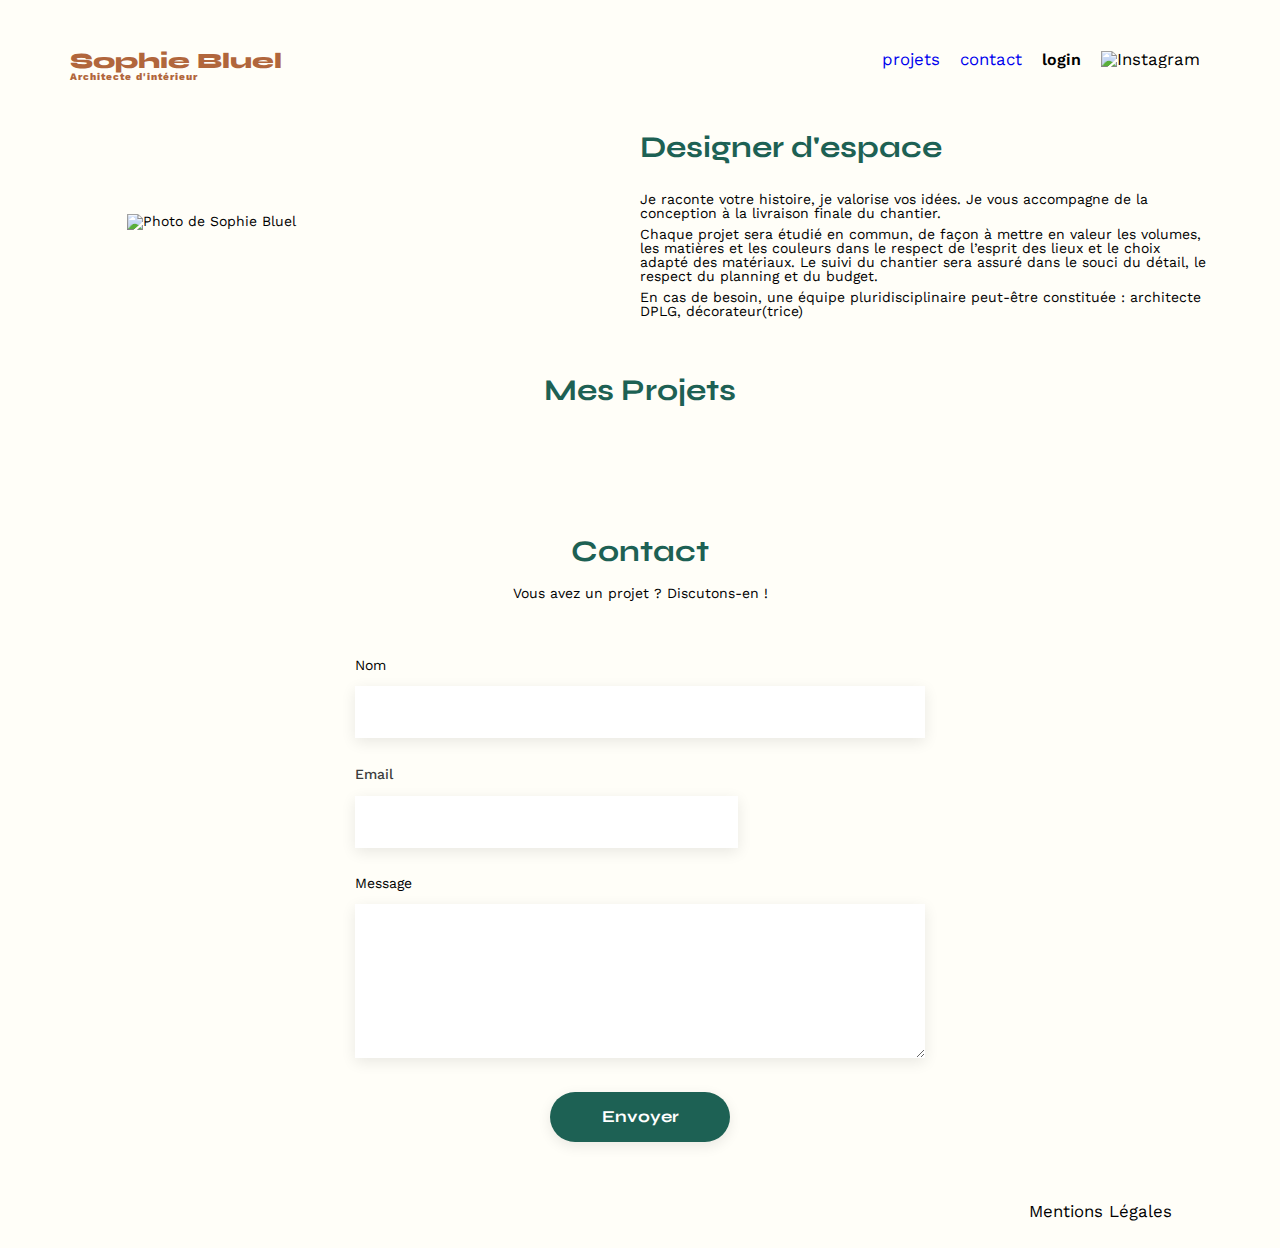
==== FrontEnd/index.html @ 98ab5139 "à faire : arrow-left pour revenir + continuer add photo" ====
<!DOCTYPE html>
<html lang="fr">
  <head>
    <meta charset="UTF-8" />
    <title>Sophie Bluel - Architecte d'intérieur</title>
    <meta name="viewport" content="width=device-width, initial-scale=1.0" />
    <link rel="preconnect" href="https://fonts.googleapis.com" />
    <link rel="preconnect" href="https://fonts.gstatic.com" crossorigin />
    <link
      href="https://fonts.googleapis.com/css2?family=Syne:wght@700;800&family=Work+Sans&display=swap"
      rel="stylesheet"
    />
    <script
      src="https://kit.fontawesome.com/061f1c17d4.js"
      crossorigin="anonymous"
    ></script>
    <meta name="description" content="" />
    <script src="./assets/JS/script.js"></script>
    <link rel="stylesheet" href="./assets/style.css" />
  </head>
  <body>
      <div class="edition-mod">
        <p class="btn-modify">
          Mode édition
        </p>
        <button class="btn-edition">publier les changements</button>
      </div>

    <header>
      <h1>Sophie Bluel <span>Architecte d'intérieur</span></h1>
      <nav>
        <ul>
          <li><a href="#portfolio">projets</a></li>
          <li><a href="#contact">contact</a></li>
          <li><a href="./login.html" id="nav-login">login</a></li>
          <li><img src="./assets/icons/instagram.png" alt="Instagram" /></li>
        </ul>
      </nav>
    </header>
    <main>
      <section id="introduction">

        <figure>
          <img src="./assets/images/sophie-bluel.png" alt="Photo de Sophie Bluel" />
          <!--// à rajouter en JS-->
            <figcaption>
              <p class="btn-modify" id="btn-modal-profil">modifier</p>
            </figcaption>
        </figure>

        <article>
          <h2>Designer d'espace</h2>
          <p>
            Je raconte votre histoire, je valorise vos idées. Je vous accompagne
            de la conception à la livraison finale du chantier.
          </p>
          <p>
            Chaque projet sera étudié en commun, de façon à mettre en valeur les
            volumes, les matières et les couleurs dans le respect de l’esprit
            des lieux et le choix adapté des matériaux. Le suivi du chantier
            sera assuré dans le souci du détail, le respect du planning et du
            budget.
          </p>
          <p>
            En cas de besoin, une équipe pluridisciplinaire peut-être constituée
            : architecte DPLG, décorateur(trice)
          </p>
        </article>
      </section>
      <section id="portfolio">

          </div>
        </aside>
      </section>
      <section id="contact">
        <h2>Contact</h2>
        <p>Vous avez un projet ? Discutons-en !</p>
        <form action="#" method="post">
          <label for="name">Nom</label>
          <input type="text" name="name" id="name" />
          <label for="email">Email</label>
          <input type="email" name="email" id="email" />
          <label for="message">Message</label>
          <textarea name="message" id="message" cols="30" rows="10"></textarea>
          <input type="submit" value="Envoyer" />
        </form>
      </section>
    </main>

    <footer>
      <nav>
        <ul>
          <li>Mentions Légales</li>
        </ul>
      </nav>
    </footer>
  </body>
</html>
---- FrontEnd/assets/style.css ----
/* http://meyerweb.com/eric/tools/css/reset/
   v2.0 | 20110126
   License: none (public domain)
*/

html, body, div, span, applet, object, iframe,
h1, h2, h3, h4, h5, h6, p, blockquote, pre,
a, abbr, acronym, address, big, cite, code,
del, dfn, em, img, ins, kbd, q, s, samp,
small, strike, strong, sub, sup, tt, var,
b, u, i, center,
dl, dt, dd, ol, ul, li,
fieldset, form, label, legend,
table, caption, tbody, tfoot, thead, tr, th, td,
article, aside, canvas, details, embed,
figure, figcaption, footer, header, hgroup,
menu, nav, output, ruby, section, summary,
time, mark, audio, video {
	margin: 0;
	padding: 0;
	border: 0;
	font-size: 100%;
	font: inherit;
	vertical-align: baseline;
	scroll-behavior: smooth;
}

/* HTML5 display-role reset for older browsers */
article, aside, details, figcaption, figure,
footer, header, hgroup, menu, nav, section {
	display: block;
}
body {
	line-height: 1;
}
ol, ul {
	list-style: none;
}
blockquote, q {
	quotes: none;
}
blockquote:before, blockquote:after,
q:before, q:after {
	content: '';
	content: none;
}
table {
	border-collapse: collapse;
	border-spacing: 0;
}
/** end reset css**/
body {
	max-width: 1140px;
	margin:auto;
	font-family: 'Work Sans' ;
	font-size: 14px;
	background-color: #FFFEF8;;
}
header {
	display: flex;
	justify-content: space-between;
	margin: 50px 0
}
section {
	margin: 50px 0
}

h1{
	display: flex;
	flex-direction: column;
	font-family: 'Syne';
	font-size: 22px;
	font-weight: 800;
	color: #B1663C
}

h1 > span {
	font-family: 'Work Sans';
	font-size:10px;
	letter-spacing: 0.1em;
;
}

h2{
	font-family: 'Syne';
	font-weight: 700;
	font-size: 30px;
	color: #1D6154
}
nav ul {
	display: flex;
	align-items: center;
	list-style-type: none;

}
nav li {
	padding: 0 10px;
	font-size: 1.2em;
}

li:hover, #nav-login:hover {
	color: #B1663C;
}
#introduction {
	display: flex;
	align-items: center;
}
#introduction figure {
	flex: 1
}

#introduction figcaption {
	padding-left: 10%;
	padding-top: 13px;
}
#introduction img {
	display: block;
	margin: auto;
	width: 80%;
}

#introduction article {
	flex: 1
}
#introduction h2 {
	margin-bottom: 1em;
}

#introduction p {
	margin-bottom: 0.5em;
}
#portfolio h2 {
	text-align: center;
	margin-bottom: 1em;
}
.gallery {
	width: 100%;
	display: grid;
	grid-template-columns: 1fr 1fr 1fr;
	grid-column-gap: 20px;
	grid-row-gap: 20px;
}

.gallery img {
	width: 100%;

}
#contact {
	width: 50%;
margin: auto;
}
#contact > * {
	text-align: center;

}
#contact h2{
	margin-bottom: 20px;
}
#contact form {
	text-align: left;
	margin-top:30px;
	display: flex;
	flex-direction: column;
}

#contact input {
	height: 50px;
	font-size: 1.2em;
	border: none;
	box-shadow: 0px 4px 14px rgba(0, 0, 0, 0.09);
}
#contact label {
	margin: 2em 0 1em 0;
}
#contact textarea {
	border: none;
	box-shadow: 0px 4px 14px rgba(0, 0, 0, 0.09);
}

input[type="submit"], .submit-photo-active{
	font-family: 'Syne';
	font-weight: 700;
	color: white;
	background-color: #1D6154;
	margin : 2em auto ;
	width: 180px;
	text-align: center;
	border-radius: 60px ;
}

footer nav ul {
	display: flex;
	justify-content: flex-end;
	margin: 2em
}


.filters {
	display : flex;
	justify-content : center;
	margin-bottom: 51px;
	gap : 10px;
}

.btn-filter {
	border: 1px solid #1D6154;
	color : #1D6154;
	text-align: center;
	font-size : 16px;
	font-family : Syne;
	font-style : normal;
	font-weight: 700;
	line-height: normal;
	background-color : white;
	padding: 9px 15px;
	cursor: pointer;
	border-radius : 60px; 
}

.btn-filter:hover {
	background-color : #1D6154;
	color: white;
}


a {
	text-decoration: none;
	cursor: pointer;
}

a:visited {
	color : #000;
}

a:hover {
	color: #B1663C;
}

#nav-login {
	color: #000;
	text-align: center;
	font-family: Work Sans;
	font-size: 16px;
	font-style: normal;
	font-weight: 600;
	line-height: normal;
}

#footer-login a:visited {
	color: #000;
}

#container-login {
	display: flex;
	flex-direction: column;
	justify-content: center;
	align-items: center;
	gap : 37px;
	margin-top: 155px;
}

#login-form {
	display: flex;
    flex-direction: column;
}

.container-login-label {
	display: flex;
	flex-direction: column;
}

label[for="password"], label[for="email"] {
	color: #3D3D3D;
	font-family: Work Sans;
	font-size: 14px;
	font-style: normal;
	font-weight: 500;
	line-height: normal;
}

label[for="password"] {
	margin-bottom: 6px;
	margin-top: 30px;
}

lable[for="email"] {
	margin-bottom: 7px;
}

#password, #email {
	width: 379px;
	height: 51px;
	flex-shrink: 0;
	border: transparent;
	background: #FFF;
	box-shadow: 0px 4px 14px 0px rgba(0, 0, 0, 0.09);
}


#lost-password {
	text-decoration:underline;
	color: #3D3D3D;
	font-family: Work Sans;
	font-size: 14px;
	font-style: normal;
	font-weight: 500;
	line-height: normal;
	text-decoration-line: underline;
	margin-bottom: 355px ;
}

#footer-login  {
	margin: 0;
	padding: 0;
	background-color: #FFF;
	height: 60px;
	display: flex;
	justify-content: flex-end;
	align-items: center;
	width: 100%;
}

#footer-login a {
	color: #000;
	font-family: Work Sans;
	font-size: 14px;
	font-style: normal;
	font-weight: 300;
	line-height: normal;
}

/* CSS for Edition mode */ 

.edition-mod {
	display: none;
	flex-direction: row;
	justify-content: center;
	align-items: center;
	gap: 21px;
	background-color: #000;
	width: 100%;
	height: 59px;
	top: 0;
	right: 0;
	left: 0;
	color: #FFF;
	text-align: center;
	font-family: Work Sans;
	font-size: 16px;
	font-style: normal;
	font-weight: 400;
	line-height: normal;

  }
  

  .btn-edition {
	background-color: #FFF;
	max-width: 216px;
	height: 38px;
	color: #000;
	text-align: center;
	font-family: Work sans;
	font-size: 14px;
	font-style: normal;
	font-weight: 500;
	line-height: normal;
	padding: 11px;
	border-radius : 60px; 
}

.btn-modify, .btn-edit-modal {
	display: flex;
	background: transparent;
	border: none;
	text-transform: lowercase;
	cursor: pointer;
}

.btn-modify:before{ 
	content: "\f044";
	font-family: "Font Awesome 5 Free" ;
	font-size: 15px;
	font-weight: 200;
	padding-right: 10px;
	width: 15px;
	height: 15px;
}


  .row {
	display: flex;
	justify-content: center;
	align-items: baseline;
	gap : 31px;
  }

  /* Modal "Gallery */

  .modale {
	position:fixed ;
	background-color: #FFF;
	padding: 10px;
	top: 50%;
	left: 50%;
	transform: translate(-50%, -50%);
	max-width: 631px;
	border-radius: 10px;

  }

  .modale h2 {
	margin-bottom: 46px;
  }
  
  .obstructor {
	position: fixed;
	inset: 0;
	background-color: #00000066;
  }

  .title-modal-projects {
	color: #000;
	text-align: center;
	font-family: Work Sans;
	font-size: 26px;
	font-style: normal;
	font-weight: 400;
	line-height: normal;
	margin-top: 60px;
  }

  .close-modale {
	position: absolute;
	cursor: pointer;
	background: transparent;
	border: none;
	width: 24px;
	height: 24px;
	flex-shrink: 0;
	right: 0;
	margin-right: 30px;
	margin-top: 26px;

  }

.modal-option {
	display: flex;
	justify-content: center;
	flex-direction: column;
	margin: auto;
	width: 60%;
	align-items: center;
	border-top: 1px solid #B3B3B3;
	margin-top: 27px;
}

.btn-add-modal {
	display: flex;
	justify-content: center;
	padding: 10px 49px 9px 49px;
	margin-top: 38px;
	cursor: pointer;
}

.btn-add-modal p {
	color: #D65353;
	text-align: center;
	font-family: Syne;
	font-size: 14px;
	font-style: normal;
	font-weight: 400;
	line-height: normal;
	margin-bottom: 48px;
}

.suppr-gallery {
	color: #D65353;
	text-align: center;
	font-size: 14px;
	font-style: normal;
	font-weight: 400;
	line-height: normal;
	cursor: pointer;
}

.gallery-modal {
	margin-left: 100px;
	margin-right: 100px;
	display: flex;
	flex-wrap: wrap;
	gap: 6px;
	color: #FFF;
	justify-content: space-between;
}

.gallery-modal img {
	max-width: 78px;
	height: 105px;
}

.container-modal {
	display: flex;
	flex-direction: column;
	position: relative;
}

.btn-edit-modal {
	color: #000;
	text-align: center;
	font-family: Work Sans;
	font-size: 12px;
	font-style: normal;
	font-weight: 400;
	line-height: normal;
	padding: 0;
}

.container-modal .garbageit {
	position: relative;
	bottom: 110px;
	left: 58px;
	width: 17px;
	height: 17px;
	background-color: #000000;
}

.container-modal .garbageit:before {
	display: flex;
	justify-content: center;
	align-items: center;
	position: absolute;
	font-family: "Font Awesome 5 Free" ;
	content : "\f2ed";
	font-weight: 200;
	color : #FFF;
	font-size: 9px;
	top: 25%;
	left: 50%;
	transform: translateX(-50%);
}

.container-modal .moveit {
	display: none;
	position: absolute;
	bottom: 110px;
	left: 38px;
	width: 17px;
	height: 17px;
	background-color: #000000;
}

.container-modal:hover .moveit {
	display: flex;
}


.container-modal .moveit:before {
	display: flex;
	justify-content: center;
	align-items: center;
	position: absolute;
	font-family: "Font Awesome 5 Free" ;
	content : "\f047";
	font-weight: 900;
	color : #FFF;
	font-size: 9px;
	top: 25%;
	left: 50%;
	transform: translateX(-50%);
}


/* Modal "Add a photo" */

.modale-add {
	position:fixed ;
	background-color: #FFF;
	padding: 10px;
	top: 50%;
	left: 50%;
	transform: translate(-50%, -50%);
	display : flex;
	justify-content : flex-start;
	flex-direction : column;
	width : 630px;
	height: 670px;
}

.btn-add-photo {
	border : none;
	margin-bottom : 7px;
  }

.title-modal-projects {
	margin-bottom : 36px;
}
  
i  {
	font-family: "Font Awesome 5 Free" ;
	content : "\f2ed";
	font-weight: 200; 
}

.backtopreviousmodal {
	position: absolute;
	margin-left : 30px;
	margin-top: 26px;
	cursor: pointer;
	background: transparent;
	border: none;
	width: 24px;
	height: 24px;
	flex-shrink: 0;
	left: 0;
	margin-left: 30px;
	margin-top: 26px;
}

.bluerectangle {
	border-radius: 3px;
	background: #E8F1F6;
	width : 420px;
	height : 169px;
	display : flex;
	flex-direction : column;
	align-items : center;
}

  svg {
	width: 58px;
	height: 58px;
	flex-shrink: 0;
	margin-bottom : 15px;
	margin-top: 22px;

  }
  
  .container-add-photo {
	display : flex;
	flex-direction : column;
	justify-content : center;
	align-items : center;
	margin-top : 36px;
	background-color : #e1e1e1,
  }
  
  .input-add-photo {
	width : 0;
	height : 0;
	opacity : 0;
  }
  
  .info-img {
	margin-top : 7px;
	margin-bottom: 19px;

  }
  
  #btn-add-photo {
	width: 173px;
	height: 36px;
	flex-shrink: 0;
	border-radius: 50px;
	background: #CBD6DC;
	padding : 10px 33px;
	border : none;
	color: #306685;
	text-align: center;
	font-family: Work Sans;
	font-size: 14px;
	font-style: normal;
	font-weight: 500;
	line-height: normal;
  }
  
  .container-option-photo {
	display : flex;
	flex-direction : column;
	justify-content : center;
  }
  
  .option-photo-label, #category {
	display: flex;
	flex-direction : column;
	width: 420px;
	height: 51px;
	flex-shrink: 0;
	border-radius: 10px;
	background: #FFF;
	box-shadow: 0px 4px 14px 0px rgba(0, 0, 0, 0.09);
	margin: 0 auto;
  }
  
  
  select[multiple] {
	height: 51px;
	vertical-align: top;
  }
  select[multiple]:focus,
  select[multiple]:active {
	height: auto;
  }

  .submit-photo-inactive {
	width: 237px;
	height: 36px;
	flex-shrink: 0;
	border-radius: 60px;
	background: #A7A7A7;
	color: #FFF;
	text-align: center;
	font-family: Syne;
	font-size: 14px;
	font-style: normal;
	font-weight: 700;
	line-height: normal;
	margin-top: 32px;
  }

.submit-photo-active {
	padding: 10px 49px 9px 49px;
	width: 237px;
	height: 36px;
}
  
label[for="title"] {
	margin-top: 30px;
    margin-bottom: 10px;
	margin-left: 105px;
}

label[for="category"] {
	margin-top: 21px;
	margin-bottom: 10px;
	margin-left: 105px;
	
}

option {
	color: #44444;
	font-family: Work Sans;
	font-size: 14px;
	font-style: normal;
	font-weight: 400;
	line-height: normal;
	padding: 18px auto 17px 16px;
}

.option-photo-label {
	color: #444444;
	font-family: Work Sans;
	font-size: 14px;
	font-style: normal;
	font-weight: 400;
	line-height: normal;
	padding: 18px auto 17px 16px;
	border: none;
}

#category {
	border: none;
}

#category input {
	color: #444444;
	font-family: Work Sans;
	font-size: 14px;
	font-style: normal;
	font-weight: 400;
	line-height: normal;
	padding: 18px auto 17px 16px;
	margin: 0 auto;
}
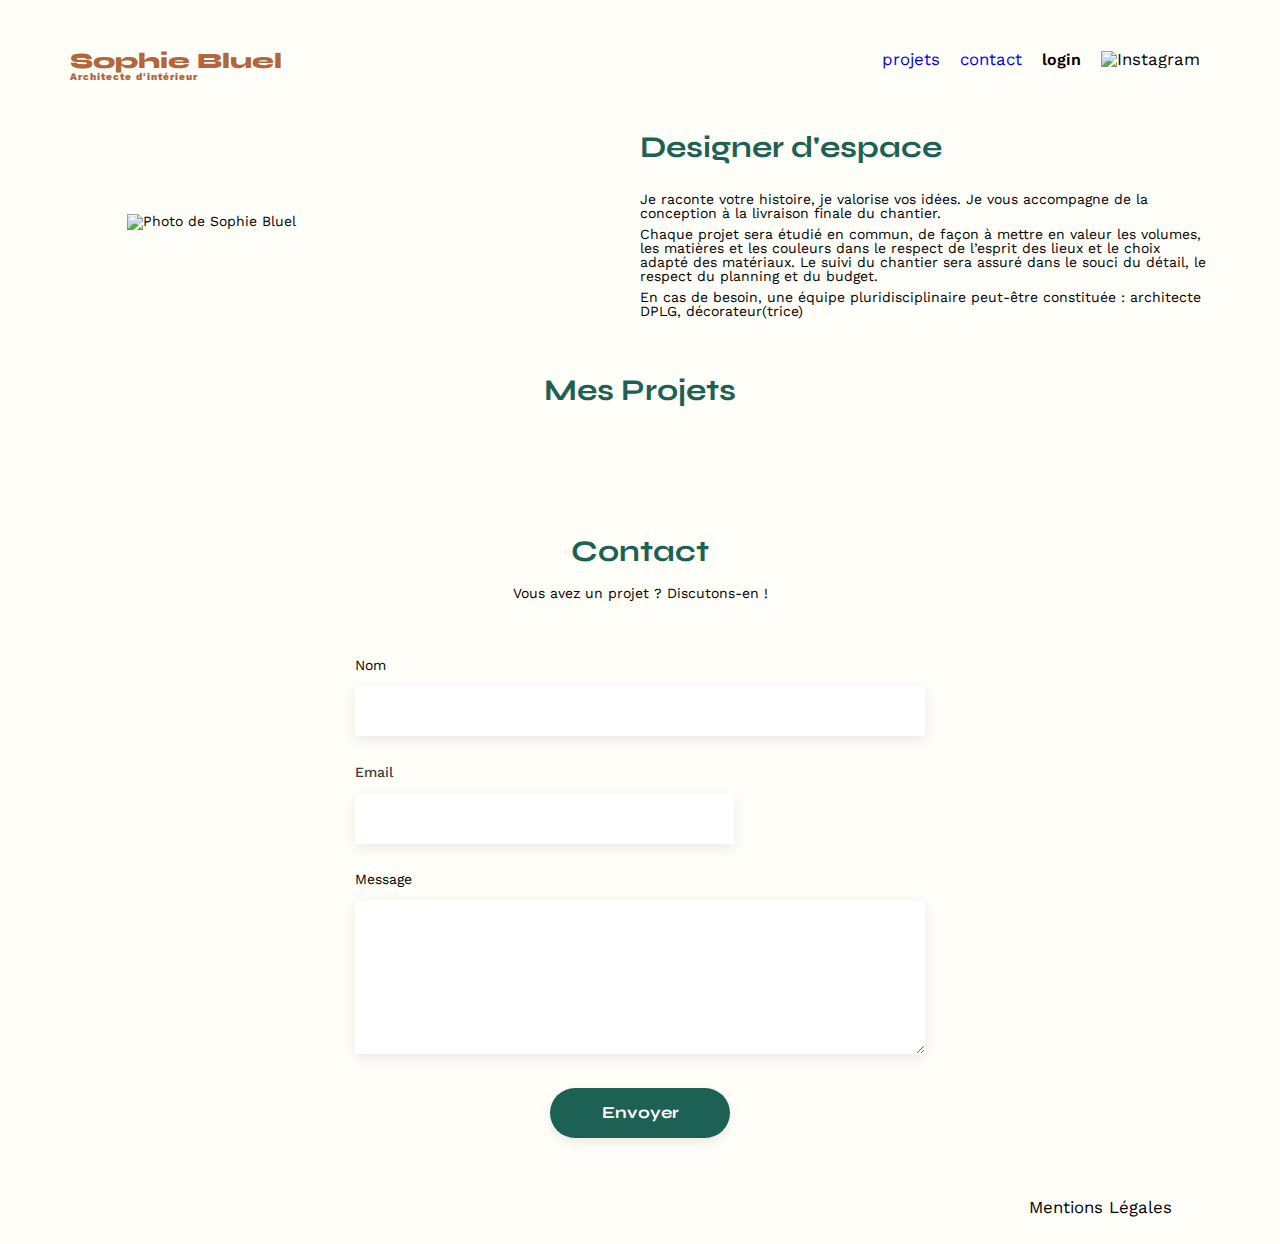
==== commit f0ca508f: "je dois finaliser l'envoi du formulaire" ====
--- a/FrontEnd/index.html
+++ b/FrontEnd/index.html
@@ -15,7 +15,9 @@
       crossorigin="anonymous"
     ></script>
     <meta name="description" content="" />
-    <script src="./assets/JS/script.js"></script>
+    <script type="module" src="./assets/JS/script.js"></script>
+    <script type="module" src="./assets/JS/modal.js"></script>
+    
     <link rel="stylesheet" href="./assets/style.css" />
   </head>
   <body>
--- a/FrontEnd/assets/style.css
+++ b/FrontEnd/assets/style.css
@@ -2,6 +2,10 @@
    v2.0 | 20110126
    License: none (public domain)
 */
+
+* {
+    box-sizing: border-box;
+}
 
 html, body, div, span, applet, object, iframe,
 h1, h2, h3, h4, h5, h6, p, blockquote, pre,
@@ -357,7 +361,6 @@
   .btn-edition {
 	background-color: #FFF;
 	max-width: 216px;
-	height: 38px;
 	color: #000;
 	text-align: center;
 	font-family: Work sans;
@@ -373,7 +376,6 @@
 	display: flex;
 	background: transparent;
 	border: none;
-	text-transform: lowercase;
 	cursor: pointer;
 }
 
@@ -485,13 +487,13 @@
 }
 
 .gallery-modal {
-	margin-left: 100px;
-	margin-right: 100px;
+	margin-left: 90px;
+	margin-right: 90px;
 	display: flex;
 	flex-wrap: wrap;
 	gap: 6px;
 	color: #FFF;
-	justify-content: space-between;
+	justify-content: flex-start;
 }
 
 .gallery-modal img {
@@ -523,6 +525,7 @@
 	width: 17px;
 	height: 17px;
 	background-color: #000000;
+	cursor: pointer;
 }
 
 .container-modal .garbageit:before {
@@ -552,6 +555,7 @@
 
 .container-modal:hover .moveit {
 	display: flex;
+	cursor: grab;
 }
 
 
@@ -585,6 +589,8 @@
 	flex-direction : column;
 	width : 630px;
 	height: 670px;
+	border-radius: 10px;
+	flex-shrink: 0;
 }
 
 .btn-add-photo {
@@ -680,7 +686,7 @@
 	justify-content : center;
   }
   
-  .option-photo-label, #category {
+  #categorySelect, #title {
 	display: flex;
 	flex-direction : column;
 	width: 420px;
@@ -691,16 +697,7 @@
 	box-shadow: 0px 4px 14px 0px rgba(0, 0, 0, 0.09);
 	margin: 0 auto;
   }
-  
-  
-  select[multiple] {
-	height: 51px;
-	vertical-align: top;
-  }
-  select[multiple]:focus,
-  select[multiple]:active {
-	height: auto;
-  }
+
 
   .submit-photo-inactive {
 	width: 237px;
@@ -716,29 +713,30 @@
 	font-weight: 700;
 	line-height: normal;
 	margin-top: 32px;
+	border: none;
+	cursor: not-allowed;
   }
 
 .submit-photo-active {
 	padding: 10px 49px 9px 49px;
 	width: 237px;
 	height: 36px;
+	cursor: pointer;
 }
   
 label[for="title"] {
 	margin-top: 30px;
     margin-bottom: 10px;
-	margin-left: 105px;
 }
 
 label[for="category"] {
 	margin-top: 21px;
 	margin-bottom: 10px;
-	margin-left: 105px;
 	
 }
 
 option {
-	color: #44444;
+	color: #444444;
 	font-family: Work Sans;
 	font-size: 14px;
 	font-style: normal;
@@ -747,30 +745,44 @@
 	padding: 18px auto 17px 16px;
 }
 
-.option-photo-label {
+.option-photo-input {
 	color: #444444;
 	font-family: Work Sans;
 	font-size: 14px;
 	font-style: normal;
 	font-weight: 400;
 	line-height: normal;
+	border: none;
+	padding-top: 18px;
+	padding-bottom: 17px;
+	padding-left: 16px;
+}
+
+#categorySelect {
+	border: none;
+}
+
+select[option]:checked {
+	margin: 18px auto 17px 16px;
+	color: #444444;
+	font-family: Work Sans;
+	font-size: 14px;
+	font-style: normal;
+	font-weight: 400;
+	line-height: normal;
 	padding: 18px auto 17px 16px;
-	border: none;
-}
-
-#category {
-	border: none;
-}
-
-#category input {
-	color: #444444;
-	font-family: Work Sans;
-	font-size: 14px;
-	font-style: normal;
-	font-weight: 400;
-	line-height: normal;
-	padding: 18px auto 17px 16px;
-	margin: 0 auto;
-}
-
-
+}
+
+select[option]:focus,
+select[container-option]:active {
+	height: auto;
+	margin: 18px auto 17px 16px;
+  }
+
+#imageStore {
+	width: 129px ;
+	height: 193px;
+	object-fit: cover;
+	cursor: pointer;
+}
+
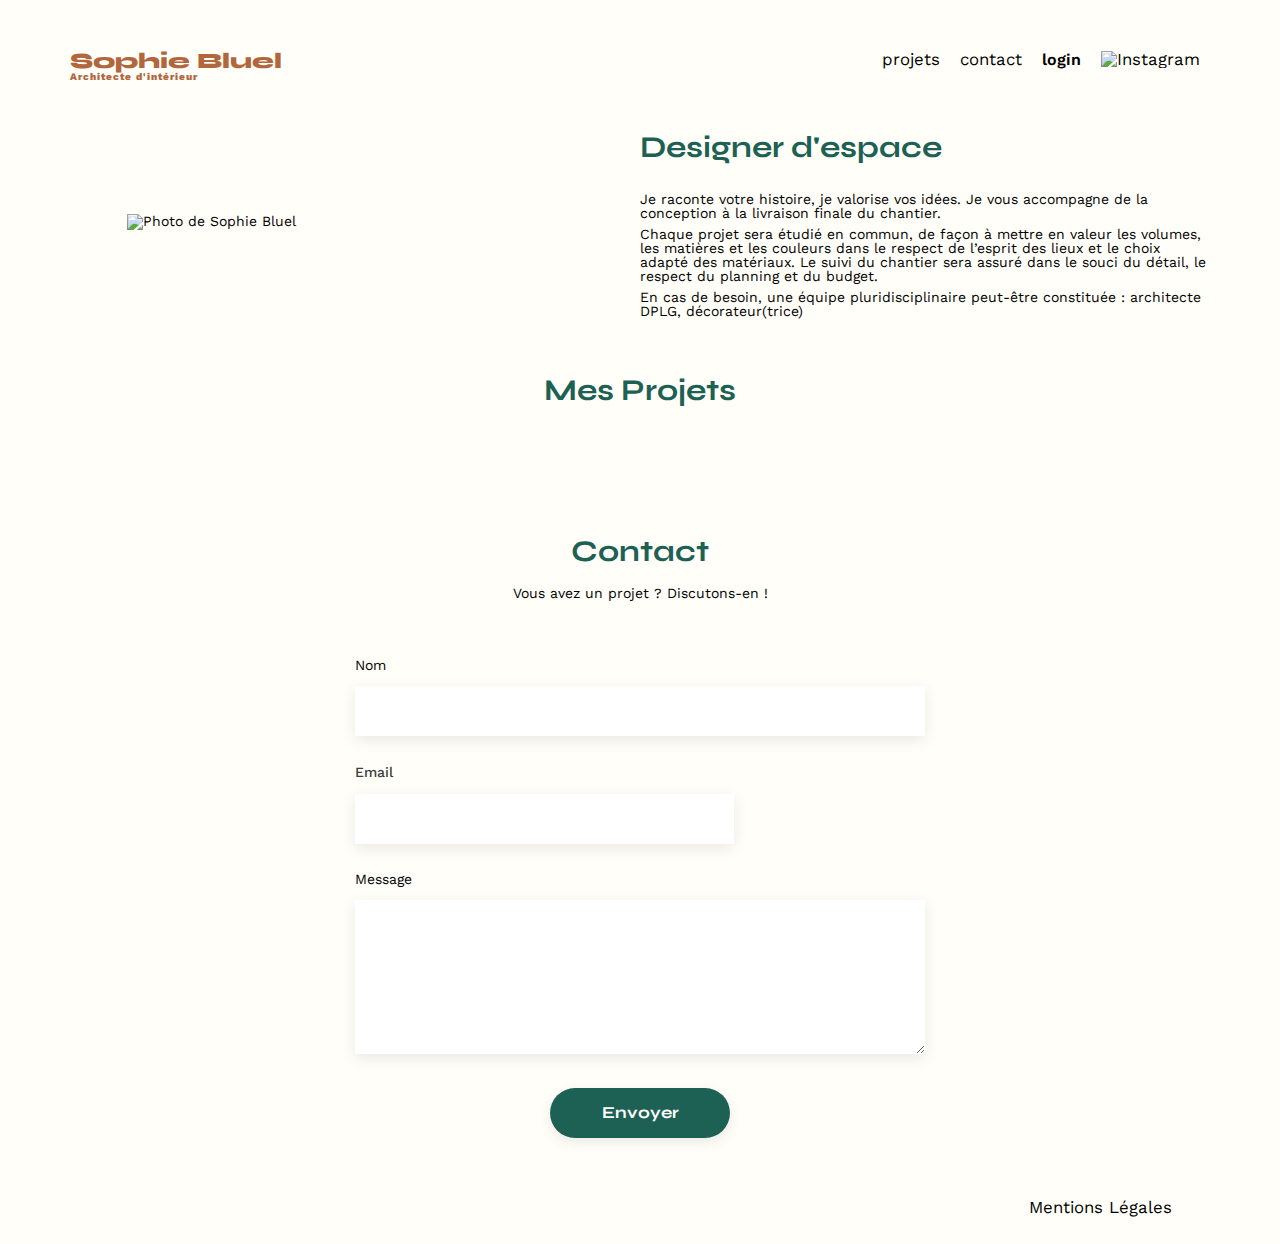
==== commit 748b0ca9: "message d'erreur modal ok, place aux erreurs sur mode edition" ====
--- a/FrontEnd/index.html
+++ b/FrontEnd/index.html
@@ -15,8 +15,8 @@
       crossorigin="anonymous"
     ></script>
     <meta name="description" content="" />
-    <script type="module" src="./assets/JS/script.js"></script>
-    <script type="module" src="./assets/JS/modal.js"></script>
+    <script src="./assets/JS/script.js" async></script>
+    
     
     <link rel="stylesheet" href="./assets/style.css" />
   </head>
--- a/FrontEnd/assets/style.css
+++ b/FrontEnd/assets/style.css
@@ -181,7 +181,7 @@
 	box-shadow: 0px 4px 14px rgba(0, 0, 0, 0.09);
 }
 
-input[type="submit"], .submit-photo-active{
+input[type="submit"] {
 	font-family: 'Syne';
 	font-weight: 700;
 	color: white;
@@ -229,7 +229,11 @@
 
 a {
 	text-decoration: none;
-	cursor: pointer;
+	cursor: text;
+}
+
+a:link {
+	color : black
 }
 
 a:visited {
@@ -287,7 +291,7 @@
 	margin-top: 30px;
 }
 
-lable[for="email"] {
+label[for="email"] {
 	margin-bottom: 7px;
 }
 
@@ -601,11 +605,17 @@
 .title-modal-projects {
 	margin-bottom : 36px;
 }
-  
-i  {
+
+.fa-arrow-left {
+	content : "\f060";
 	font-family: "Font Awesome 5 Free" ;
-	content : "\f2ed";
-	font-weight: 200; 
+	font-size: 14px;
+	font-weight: 800; 
+	color: black;
+	width: 21px;
+	height: 21px;
+	
+	
 }
 
 .backtopreviousmodal {
@@ -633,6 +643,10 @@
 	align-items : center;
 }
 
+label[for="image"] {
+	cursor: pointer;
+}
+
   svg {
 	width: 58px;
 	height: 58px;
@@ -657,12 +671,7 @@
 	opacity : 0;
   }
   
-  .info-img {
-	margin-top : 7px;
-	margin-bottom: 19px;
-
-  }
-  
+
   #btn-add-photo {
 	width: 173px;
 	height: 36px;
@@ -699,7 +708,7 @@
   }
 
 
-  .submit-photo-inactive {
+  #submitBtn:disabled {
 	width: 237px;
 	height: 36px;
 	flex-shrink: 0;
@@ -707,7 +716,7 @@
 	background: #A7A7A7;
 	color: #FFF;
 	text-align: center;
-	font-family: Syne;
+	font-family: 'Syne';
 	font-size: 14px;
 	font-style: normal;
 	font-weight: 700;
@@ -717,22 +726,40 @@
 	cursor: not-allowed;
   }
 
-.submit-photo-active {
-	padding: 10px 49px 9px 49px;
+#submitBtn {
 	width: 237px;
 	height: 36px;
-	cursor: pointer;
-}
-  
+	flex-shrink: 0;
+	border-radius: 60px ;
+	background-color: #1D6154;
+	color: #FFF;
+	text-align: center;
+	font-family: 'Syne';
+	font-size: 14px;
+	font-weight: 700;
+	cursor: pointer;
+	font-size: 14px;
+	font-style: normal;
+	font-weight: 700;
+	line-height: normal;
+	margin-top: 32px;
+	border: none;
+	font-family: 'Syne';
+	font-weight: 700;
+	margin : 2em auto;
+	margin-top: 32px;
+}
+
 label[for="title"] {
 	margin-top: 30px;
     margin-bottom: 10px;
+	margin-left: 95px;
 }
 
 label[for="category"] {
 	margin-top: 21px;
 	margin-bottom: 10px;
-	
+	margin-left: 95px;
 }
 
 option {
@@ -781,8 +808,43 @@
 
 #imageStore {
 	width: 129px ;
-	height: 193px;
+	height: 170px;
 	object-fit: cover;
 	cursor: pointer;
 }
 
+#info-file {
+	margin-top: 7px;
+	font-family: "work sans", sans-serif;
+  }
+
+#info-file-is-ok {
+	color: #444444;
+	background: none;
+	font-size: 14px;
+	font-weight: 400;
+	padding: 0;
+	border-radius: 0;
+  }
+
+#info-file-is-not-ok {
+	color: crimson;
+	font-size: 14px;
+	font-weight: 700;
+	background: #ffffff;
+	padding: 5px;
+	border-radius: 5px;
+	text-align: center;
+  }
+
+.dev-message {
+	color: red;
+	font-size: 14px;
+	font-family: "work sans", sans-serif;
+	text-align: center;
+	background-color: white;
+	border: 1px solid red;
+	border-radius: 5px;
+	padding: 5px 30px;
+}
+
